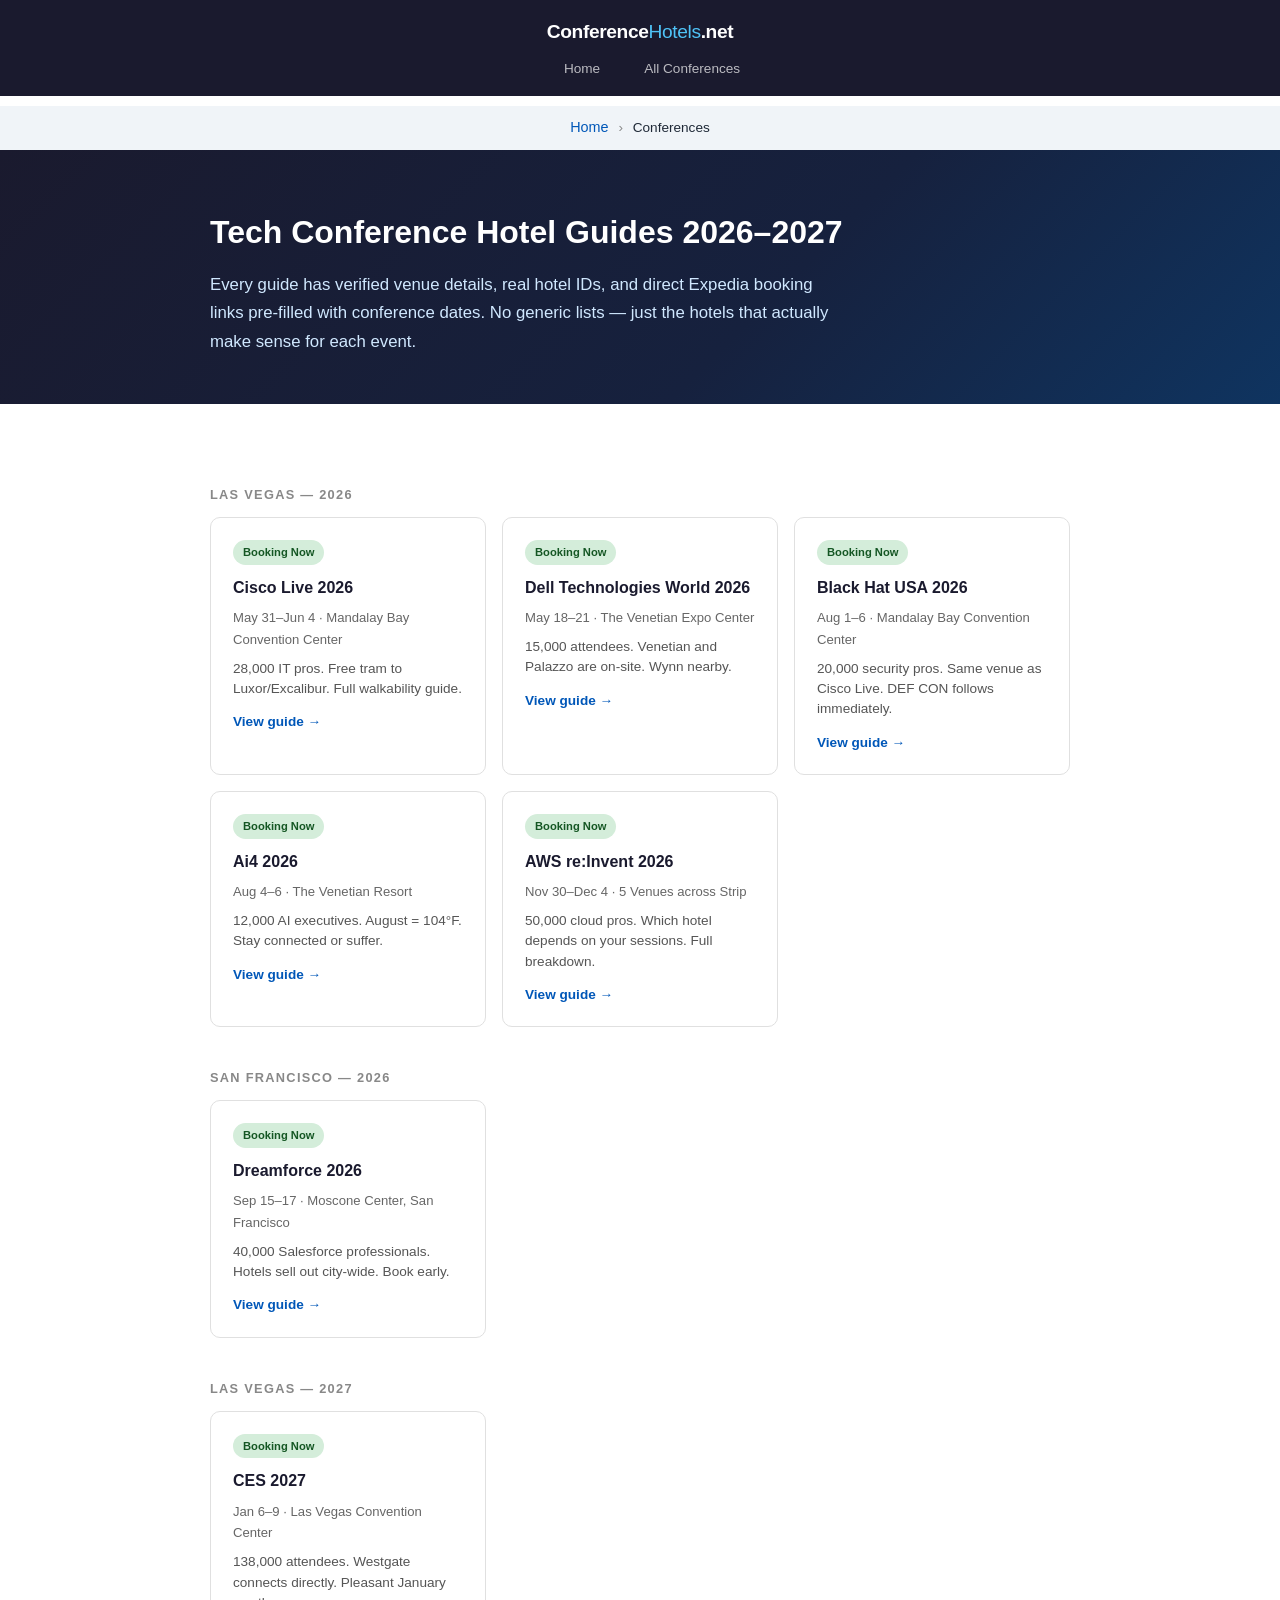
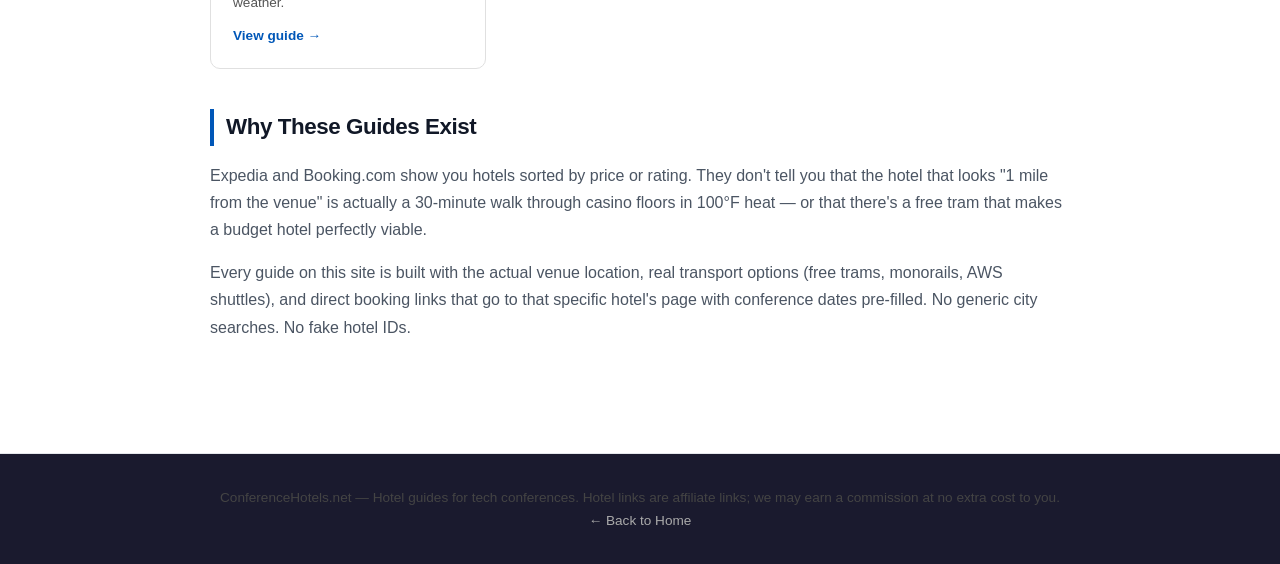
==== conferences/index.html @ 1ea3bcdc "Add files via upload" ====
<!DOCTYPE html>
<html lang="en">
<head>
    <meta charset="UTF-8">
    <meta name="viewport" content="width=device-width, initial-scale=1.0">
    <title>Tech Conference Hotel Guides 2026–2027 — ConferenceHotels.net</title>
    <meta name="description" content="Hotel guides for every major tech conference in 2026 and 2027. Walkability tiers, direct booking links, and transport tips for Cisco Live, Black Hat, CES, Dreamforce, AWS re:Invent, and more.">
    <link rel="canonical" href="https://conferencehotels.net/conferences">
    <meta name="google-site-verification" content="J3U2SEmcypv307ivO7h_2_zQb-S7PcGPleN_Dxt6Fdo" />
    <link rel="stylesheet" href="/styles.css">
    <script type="application/ld+json">
    {"@context":"https://schema.org","@type":"CollectionPage","name":"Tech Conference Hotel Guides 2026–2027","description":"Hotel guides for major tech conferences including Cisco Live, Black Hat, CES, Dreamforce, and AWS re:Invent.","url":"https://conferencehotels.net/conferences"}
    </script>
    <style>
        .breadcrumb{background:#f0f4f8;padding:10px 0;font-size:0.85rem}
        .breadcrumb a{color:#0057b8;text-decoration:none}
        .breadcrumb .sep{color:#888;margin:0 6px}
        .hub-hero{background:linear-gradient(135deg,#1a1a2e 0%,#16213e 60%,#0f3460 100%);color:white;padding:56px 0 48px}
        .hub-hero h1{font-size:2rem;margin-bottom:12px}
        .hub-hero p{color:#d0e8ff;font-size:1.05rem;max-width:640px}
        .content{padding:48px 0}
        .container{max-width:900px;margin:0 auto;padding:0 20px}
        .year-label{font-size:0.8rem;font-weight:700;letter-spacing:0.1em;text-transform:uppercase;color:#888;margin:32px 0 12px}
        .conf-grid{display:grid;grid-template-columns:repeat(auto-fill,minmax(260px,1fr));gap:16px;margin-bottom:40px}
        .conf-tile{display:block;border:1px solid #e0e0e0;border-radius:10px;padding:20px 22px;text-decoration:none;color:inherit;background:white;transition:all .15s}
        .conf-tile:hover{border-color:#0057b8;box-shadow:0 3px 14px rgba(0,87,184,0.12);transform:translateY(-2px)}
        .conf-tile .badge{display:inline-block;font-size:0.7rem;font-weight:700;padding:3px 10px;border-radius:20px;margin-bottom:10px;background:#d4edda;color:#155724}
        .conf-tile .badge.soon{background:#fff3cd;color:#856404}
        .conf-tile h3{font-size:1rem;margin:0 0 6px;color:#1a1a2e}
        .conf-tile .meta{font-size:0.82rem;color:#666;margin-bottom:8px}
        .conf-tile .desc{font-size:0.85rem;color:#555;line-height:1.5;margin:0}
        .conf-tile .arrow{display:block;margin-top:12px;font-size:0.85rem;color:#0057b8;font-weight:600}
        footer{background:#1a1a2e;color:#aaa;text-align:center;padding:32px 20px;font-size:0.85rem}
        footer a{color:#aaa}
        header{background:#1a1a2e;padding:16px 0}
        .logo{color:white;text-decoration:none;font-size:1.2rem;font-weight:700}
        .logo span{color:#4fc3f7}
        nav{display:flex;gap:20px;margin-top:10px}
        nav a{color:#aaa;text-decoration:none;font-size:0.9rem}
        nav a:hover{color:white}
        header .container{display:flex;flex-direction:column}
        h2{font-size:1.4rem;color:#1a1a2e;border-left:4px solid #0057b8;padding-left:12px;margin:40px 0 16px}
        p{line-height:1.7;color:#444}
    </style>
</head>
<body>
    <header>
        <div class="container">
            <a href="/" class="logo">Conference<span>Hotels</span>.net</a>
            <nav><a href="/">Home</a><a href="/conferences">All Conferences</a></nav>
        </div>
    </header>
    <nav class="breadcrumb" aria-label="breadcrumb">
        <div class="container">
            <a href="/">Home</a> <span class="sep">›</span>
            <span>Conferences</span>
        </div>
    </nav>

    <section class="hub-hero">
        <div class="container">
            <h1>Tech Conference Hotel Guides 2026–2027</h1>
            <p>Every guide has verified venue details, real hotel IDs, and direct Expedia booking links pre-filled with conference dates. No generic lists — just the hotels that actually make sense for each event.</p>
        </div>
    </section>

    <div class="content">
        <div class="container">

            <div class="year-label">Las Vegas — 2026</div>
            <div class="conf-grid">

                <a href="/conferences/cisco-live-2026" class="conf-tile">
                    <span class="badge">Booking Now</span>
                    <h3>Cisco Live 2026</h3>
                    <div class="meta">May 31–Jun 4 · Mandalay Bay Convention Center</div>
                    <p class="desc">28,000 IT pros. Free tram to Luxor/Excalibur. Full walkability guide.</p>
                    <span class="arrow">View guide →</span>
                </a>

                <a href="/conferences/dell-technologies-world-2026" class="conf-tile">
                    <span class="badge">Booking Now</span>
                    <h3>Dell Technologies World 2026</h3>
                    <div class="meta">May 18–21 · The Venetian Expo Center</div>
                    <p class="desc">15,000 attendees. Venetian and Palazzo are on-site. Wynn nearby.</p>
                    <span class="arrow">View guide →</span>
                </a>

                <a href="/conferences/black-hat-2026" class="conf-tile">
                    <span class="badge">Booking Now</span>
                    <h3>Black Hat USA 2026</h3>
                    <div class="meta">Aug 1–6 · Mandalay Bay Convention Center</div>
                    <p class="desc">20,000 security pros. Same venue as Cisco Live. DEF CON follows immediately.</p>
                    <span class="arrow">View guide →</span>
                </a>

                <a href="/conferences/ai4-2026" class="conf-tile">
                    <span class="badge">Booking Now</span>
                    <h3>Ai4 2026</h3>
                    <div class="meta">Aug 4–6 · The Venetian Resort</div>
                    <p class="desc">12,000 AI executives. August = 104°F. Stay connected or suffer.</p>
                    <span class="arrow">View guide →</span>
                </a>

                <a href="/conferences/aws-reinvent-2026" class="conf-tile">
                    <span class="badge">Booking Now</span>
                    <h3>AWS re:Invent 2026</h3>
                    <div class="meta">Nov 30–Dec 4 · 5 Venues across Strip</div>
                    <p class="desc">50,000 cloud pros. Which hotel depends on your sessions. Full breakdown.</p>
                    <span class="arrow">View guide →</span>
                </a>

            </div>

            <div class="year-label">San Francisco — 2026</div>
            <div class="conf-grid">

                <a href="/conferences/dreamforce-2026" class="conf-tile">
                    <span class="badge">Booking Now</span>
                    <h3>Dreamforce 2026</h3>
                    <div class="meta">Sep 15–17 · Moscone Center, San Francisco</div>
                    <p class="desc">40,000 Salesforce professionals. Hotels sell out city-wide. Book early.</p>
                    <span class="arrow">View guide →</span>
                </a>

            </div>

            <div class="year-label">Las Vegas — 2027</div>
            <div class="conf-grid">

                <a href="/conferences/ces-2027" class="conf-tile">
                    <span class="badge">Booking Now</span>
                    <h3>CES 2027</h3>
                    <div class="meta">Jan 6–9 · Las Vegas Convention Center</div>
                    <p class="desc">138,000 attendees. Westgate connects directly. Pleasant January weather.</p>
                    <span class="arrow">View guide →</span>
                </a>

            </div>

            <h2>Why These Guides Exist</h2>
            <p>Expedia and Booking.com show you hotels sorted by price or rating. They don't tell you that the hotel that looks "1 mile from the venue" is actually a 30-minute walk through casino floors in 100°F heat — or that there's a free tram that makes a budget hotel perfectly viable.</p>
            <p>Every guide on this site is built with the actual venue location, real transport options (free trams, monorails, AWS shuttles), and direct booking links that go to that specific hotel's page with conference dates pre-filled. No generic city searches. No fake hotel IDs.</p>
        </div>
    </div>

    <footer>
        <div class="container">
            <p>ConferenceHotels.net — Hotel guides for tech conferences. Hotel links are affiliate links; we may earn a commission at no extra cost to you.</p>
            <p><a href="/">← Back to Home</a></p>
        </div>
    </footer>
</body>
</html>
---- styles.css ----
/* Conference Hotels — Clean, professional, trust-forward design */
:root {
  --navy: #1a2332;
  --blue: #2563eb;
  --blue-light: #dbeafe;
  --green: #059669;
  --green-light: #d1fae5;
  --amber: #d97706;
  --amber-light: #fef3c7;
  --red: #dc2626;
  --red-light: #fee2e2;
  --gray-50: #f9fafb;
  --gray-100: #f3f4f6;
  --gray-200: #e5e7eb;
  --gray-400: #9ca3af;
  --gray-600: #4b5563;
  --gray-800: #1f2937;
  --gray-900: #111827;
  --font: -apple-system, BlinkMacSystemFont, 'Segoe UI', Roboto, sans-serif;
  --max-w: 800px;
}

* { margin: 0; padding: 0; box-sizing: border-box; }

body {
  font-family: var(--font);
  color: var(--gray-800);
  line-height: 1.65;
  background: #fff;
}

a { color: var(--blue); text-decoration: none; }
a:hover { text-decoration: underline; }

.container { max-width: var(--max-w); margin: 0 auto; padding: 0 1.25rem; }

/* Header */
header {
  background: var(--navy);
  color: #fff;
  padding: 1rem 0;
}
header .container {
  display: flex;
  justify-content: space-between;
  align-items: center;
}
.logo {
  font-size: 1.1rem;
  font-weight: 700;
  color: #fff;
  text-decoration: none;
  letter-spacing: -0.02em;
}
.logo span { color: var(--blue); font-weight: 400; }
header nav a {
  color: rgba(255,255,255,0.7);
  margin-left: 1.5rem;
  font-size: 0.85rem;
}
header nav a:hover { color: #fff; text-decoration: none; }

/* Hero */
.hero {
  background: linear-gradient(135deg, var(--navy) 0%, #1e3a5f 100%);
  color: #fff;
  padding: 3rem 0;
  text-align: center;
}
.hero h1 {
  font-size: 2rem;
  font-weight: 800;
  margin-bottom: 0.75rem;
  letter-spacing: -0.03em;
  line-height: 1.2;
}
.hero p {
  font-size: 1.05rem;
  opacity: 0.85;
  max-width: 600px;
  margin: 0 auto 1.5rem;
}

/* Conference Page Hero */
.conf-hero {
  background: linear-gradient(135deg, var(--navy) 0%, #1e3a5f 100%);
  color: #fff;
  padding: 2.5rem 0 2rem;
}
.conf-hero h1 {
  font-size: 1.8rem;
  font-weight: 800;
  letter-spacing: -0.02em;
  margin-bottom: 0.5rem;
  line-height: 1.2;
}
.conf-meta {
  display: flex;
  gap: 1.5rem;
  flex-wrap: wrap;
  font-size: 0.9rem;
  opacity: 0.85;
  margin-top: 0.75rem;
}
.conf-meta span::before {
  margin-right: 0.35rem;
}

/* CTA Button */
.cta {
  display: inline-block;
  background: var(--blue);
  color: #fff;
  padding: 0.75rem 1.5rem;
  border-radius: 8px;
  font-weight: 600;
  font-size: 0.95rem;
  text-decoration: none;
  transition: background 0.2s;
}
.cta:hover { background: #1d4ed8; text-decoration: none; }
.cta-outline {
  background: transparent;
  border: 2px solid rgba(255,255,255,0.5);
  color: #fff;
}
.cta-outline:hover { border-color: #fff; background: rgba(255,255,255,0.1); }

/* Content sections */
.content { padding: 2.5rem 0; }
.content h2 {
  font-size: 1.4rem;
  font-weight: 700;
  margin-bottom: 1rem;
  letter-spacing: -0.02em;
  color: var(--gray-900);
}
.content h3 {
  font-size: 1.1rem;
  font-weight: 600;
  margin: 1.5rem 0 0.5rem;
  color: var(--gray-900);
}
.content p { margin-bottom: 1rem; color: var(--gray-600); }

/* Hotel tier cards */
.tier {
  border: 1px solid var(--gray-200);
  border-radius: 12px;
  padding: 1.25rem;
  margin-bottom: 1rem;
}
.tier-header {
  display: flex;
  align-items: center;
  gap: 0.75rem;
  margin-bottom: 0.75rem;
}
.tier-badge {
  display: inline-block;
  padding: 0.25rem 0.75rem;
  border-radius: 20px;
  font-size: 0.75rem;
  font-weight: 700;
  text-transform: uppercase;
  letter-spacing: 0.04em;
}
.tier-connected { border-color: #bbf7d0; background: var(--green-light); }
.tier-connected .tier-badge { background: var(--green); color: #fff; }
.tier-walkable { border-color: var(--blue-light); background: #f0f7ff; }
.tier-walkable .tier-badge { background: var(--blue); color: #fff; }
.tier-monorail { border-color: var(--amber-light); background: #fffbeb; }
.tier-monorail .tier-badge { background: var(--amber); color: #fff; }
.tier-rideshare { border-color: var(--gray-200); }
.tier-rideshare .tier-badge { background: var(--gray-600); color: #fff; }

.tier h3 { margin: 0 0 0.25rem; font-size: 1rem; }
.tier p { font-size: 0.9rem; margin-bottom: 0.75rem; }

/* Hotel list inside tier */
.hotel-list {
  list-style: none;
  padding: 0;
}
.hotel-item {
  display: flex;
  justify-content: space-between;
  align-items: center;
  padding: 0.6rem 0;
  border-top: 1px solid var(--gray-100);
  gap: 0.75rem;
}
.hotel-item:first-child { border-top: none; }
.hotel-name {
  font-weight: 600;
  font-size: 0.9rem;
  color: var(--gray-800);
}
.hotel-detail {
  font-size: 0.8rem;
  color: var(--gray-400);
}
.hotel-link {
  font-size: 0.8rem;
  font-weight: 600;
  white-space: nowrap;
  background: var(--blue);
  color: #fff;
  padding: 0.35rem 0.75rem;
  border-radius: 6px;
}
.hotel-link:hover { background: #1d4ed8; text-decoration: none; }

/* Quick facts box */
.quick-facts {
  background: var(--gray-50);
  border: 1px solid var(--gray-200);
  border-radius: 12px;
  padding: 1.25rem;
  margin: 1.5rem 0;
}
.quick-facts h3 { margin: 0 0 0.75rem; }
.fact-grid {
  display: grid;
  grid-template-columns: 1fr 1fr;
  gap: 0.5rem;
}
.fact {
  font-size: 0.85rem;
  color: var(--gray-600);
}
.fact strong {
  color: var(--gray-800);
}

/* Main CTA block */
.cta-block {
  background: linear-gradient(135deg, var(--blue) 0%, #1d4ed8 100%);
  color: #fff;
  border-radius: 12px;
  padding: 1.5rem;
  text-align: center;
  margin: 2rem 0;
}
.cta-block h3 {
  color: #fff;
  margin: 0 0 0.5rem;
  font-size: 1.15rem;
}
.cta-block p {
  color: rgba(255,255,255,0.85);
  margin-bottom: 1rem;
  font-size: 0.9rem;
}
.cta-block .cta {
  background: #fff;
  color: var(--blue);
  font-size: 1rem;
  padding: 0.85rem 2rem;
}
.cta-block .cta:hover { background: var(--gray-100); }

/* Transport tip */
.transport-tip {
  background: var(--green-light);
  border-left: 4px solid var(--green);
  border-radius: 0 8px 8px 0;
  padding: 1rem 1.25rem;
  margin: 1.5rem 0;
  font-size: 0.9rem;
}
.transport-tip strong { color: var(--green); }

/* Conference cards on homepage */
.conf-card {
  display: block;
  border: 1px solid var(--gray-200);
  border-radius: 12px;
  padding: 1.25rem;
  margin-bottom: 1rem;
  text-decoration: none;
  color: var(--gray-800);
  transition: all 0.2s;
}
.conf-card:hover {
  border-color: var(--blue);
  box-shadow: 0 4px 12px rgba(37,99,235,0.1);
  text-decoration: none;
}
.conf-card h3 { font-size: 1.1rem; margin-bottom: 0.25rem; color: var(--gray-900); }
.conf-card-meta {
  font-size: 0.85rem;
  color: var(--gray-400);
  margin-bottom: 0.5rem;
}
.conf-card p { font-size: 0.9rem; color: var(--gray-600); margin: 0; }
.conf-card .conf-badge {
  display: inline-block;
  padding: 0.2rem 0.5rem;
  background: var(--red-light);
  color: var(--red);
  border-radius: 4px;
  font-size: 0.7rem;
  font-weight: 700;
  text-transform: uppercase;
  margin-bottom: 0.5rem;
}

/* Footer */
footer {
  background: var(--gray-50);
  border-top: 1px solid var(--gray-200);
  padding: 2rem 0;
  margin-top: 3rem;
  font-size: 0.8rem;
  color: var(--gray-400);
  text-align: center;
}
footer a { color: var(--gray-400); }
.disclosure {
  max-width: 600px;
  margin: 0 auto 1rem;
  font-size: 0.75rem;
  line-height: 1.5;
}

/* Mobile */
@media (max-width: 640px) {
  .hero h1, .conf-hero h1 { font-size: 1.4rem; }
  .conf-meta { font-size: 0.8rem; gap: 0.75rem; }
  .fact-grid { grid-template-columns: 1fr; }
  header .container { flex-direction: column; gap: 0.5rem; }
  header nav a { margin-left: 0.75rem; }
  .hotel-item { flex-direction: column; align-items: flex-start; gap: 0.4rem; }
}
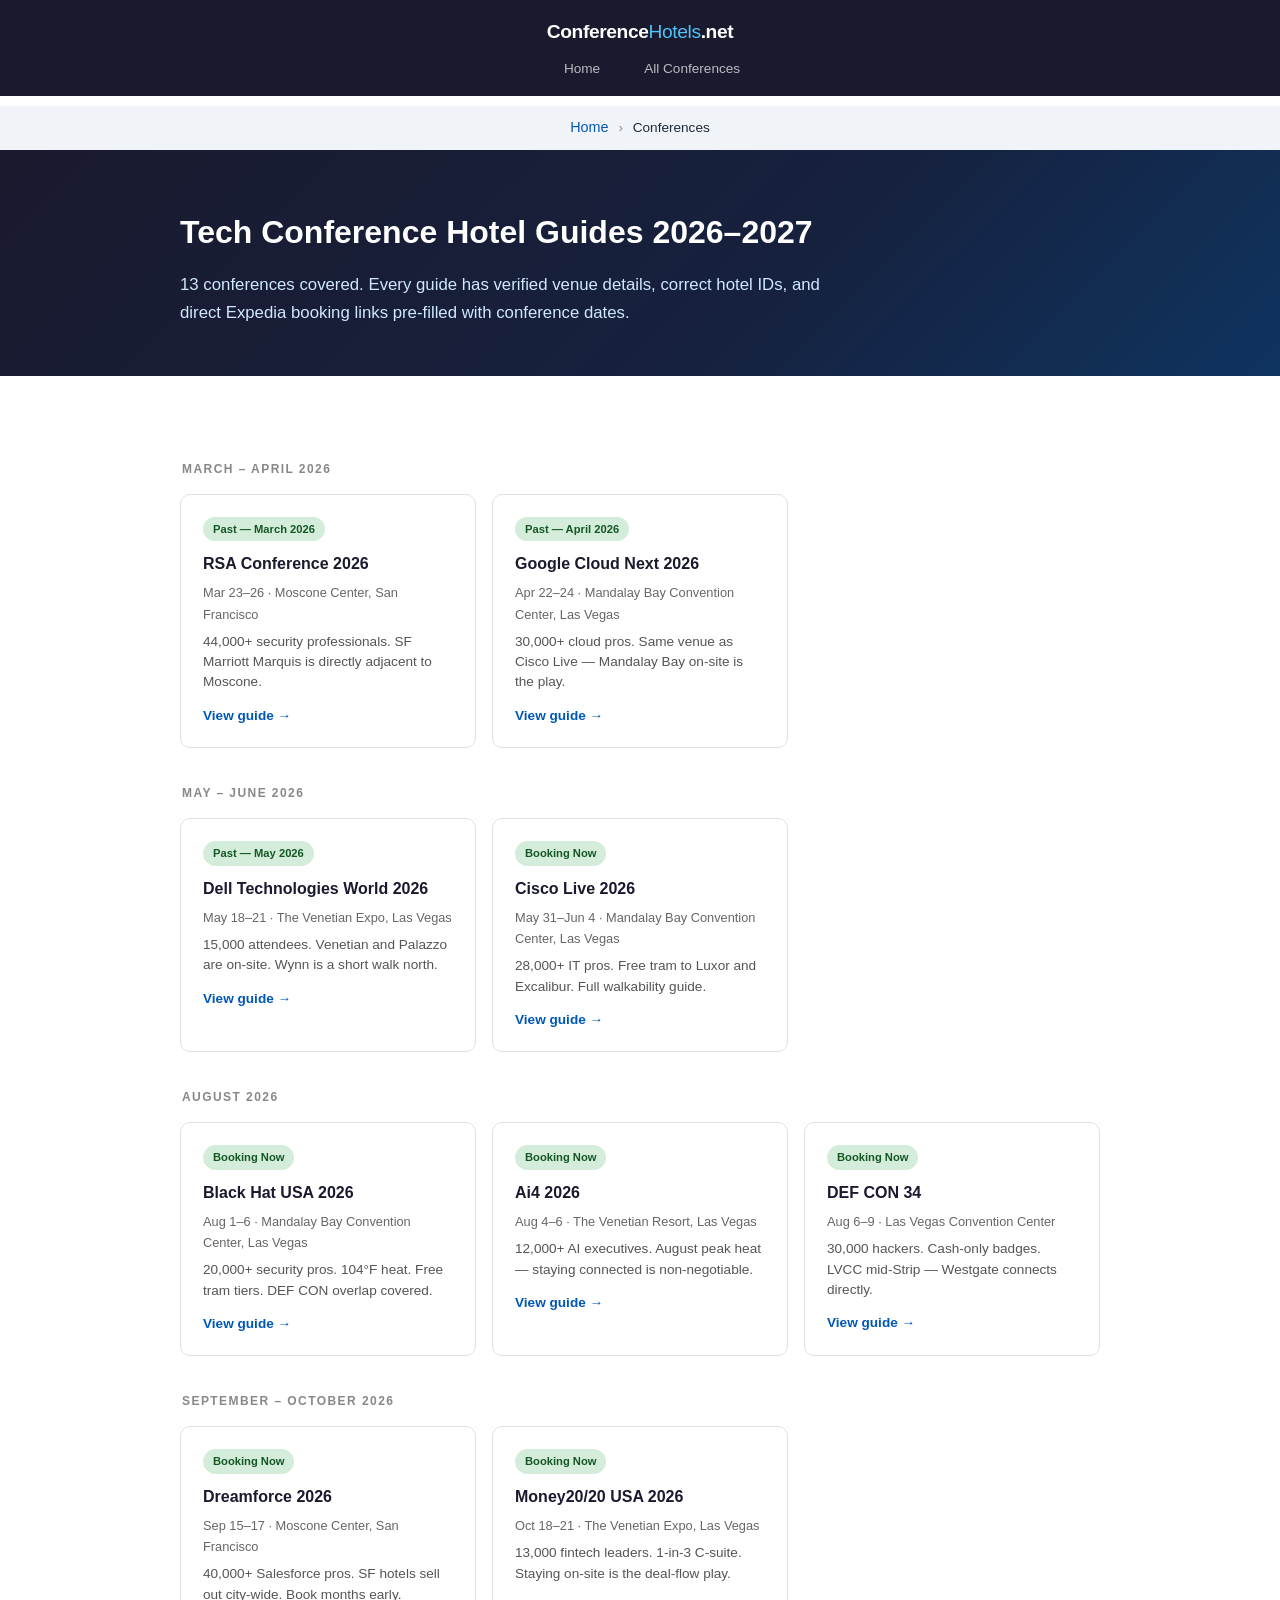
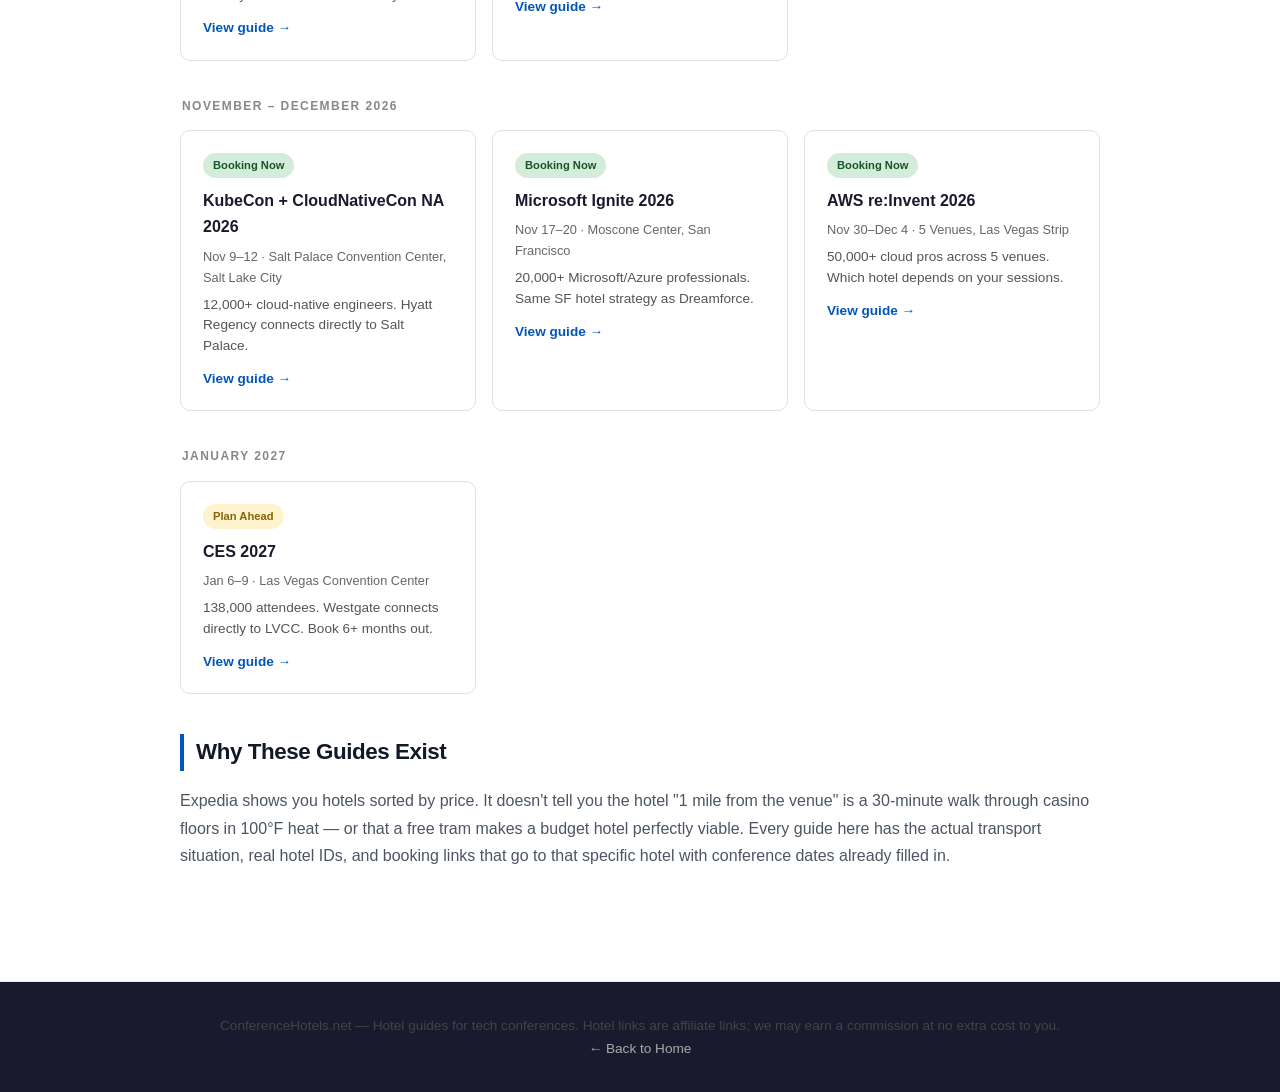
==== commit e5759357: "Add files via upload" ====
--- a/conferences/index.html
+++ b/conferences/index.html
@@ -19,17 +19,20 @@
         .hub-hero h1{font-size:2rem;margin-bottom:12px}
         .hub-hero p{color:#d0e8ff;font-size:1.05rem;max-width:640px}
         .content{padding:48px 0}
-        .container{max-width:900px;margin:0 auto;padding:0 20px}
-        .year-label{font-size:0.8rem;font-weight:700;letter-spacing:0.1em;text-transform:uppercase;color:#888;margin:32px 0 12px}
-        .conf-grid{display:grid;grid-template-columns:repeat(auto-fill,minmax(260px,1fr));gap:16px;margin-bottom:40px}
+        .container{max-width:960px;margin:0 auto;padding:0 20px}
+        .year-label{font-size:0.75rem;font-weight:700;letter-spacing:0.12em;text-transform:uppercase;color:#888;margin:36px 0 14px;padding-left:2px}
+        .conf-grid{display:grid;grid-template-columns:repeat(auto-fill,minmax(280px,1fr));gap:16px;margin-bottom:8px}
         .conf-tile{display:block;border:1px solid #e0e0e0;border-radius:10px;padding:20px 22px;text-decoration:none;color:inherit;background:white;transition:all .15s}
         .conf-tile:hover{border-color:#0057b8;box-shadow:0 3px 14px rgba(0,87,184,0.12);transform:translateY(-2px)}
-        .conf-tile .badge{display:inline-block;font-size:0.7rem;font-weight:700;padding:3px 10px;border-radius:20px;margin-bottom:10px;background:#d4edda;color:#155724}
-        .conf-tile .badge.soon{background:#fff3cd;color:#856404}
-        .conf-tile h3{font-size:1rem;margin:0 0 6px;color:#1a1a2e}
-        .conf-tile .meta{font-size:0.82rem;color:#666;margin-bottom:8px}
+        .conf-tile .badge{display:inline-block;font-size:0.7rem;font-weight:700;padding:3px 10px;border-radius:20px;margin-bottom:10px}
+        .badge-live{background:#d4edda;color:#155724}
+        .badge-plan{background:#fff3cd;color:#856404}
+        .conf-tile h3{font-size:1rem;margin:0 0 5px;color:#1a1a2e}
+        .conf-tile .meta{font-size:0.8rem;color:#666;margin-bottom:7px}
         .conf-tile .desc{font-size:0.85rem;color:#555;line-height:1.5;margin:0}
         .conf-tile .arrow{display:block;margin-top:12px;font-size:0.85rem;color:#0057b8;font-weight:600}
+        h2{font-size:1.3rem;color:#1a1a2e;border-left:4px solid #0057b8;padding-left:12px;margin:40px 0 14px}
+        p{line-height:1.7;color:#444}
         footer{background:#1a1a2e;color:#aaa;text-align:center;padding:32px 20px;font-size:0.85rem}
         footer a{color:#aaa}
         header{background:#1a1a2e;padding:16px 0}
@@ -39,9 +42,25 @@
         nav a{color:#aaa;text-decoration:none;font-size:0.9rem}
         nav a:hover{color:white}
         header .container{display:flex;flex-direction:column}
-        h2{font-size:1.4rem;color:#1a1a2e;border-left:4px solid #0057b8;padding-left:12px;margin:40px 0 16px}
-        p{line-height:1.7;color:#444}
     </style>
+    <script type="application/ld+json">
+    {"@context":"https://schema.org","@type":"ItemList","name":"Tech Conference Hotel Guides 2026–2027",
+    "itemListElement":[
+        {"@type":"ListItem","position":1,"name":"RSA Conference 2026 Hotels","url":"https://conferencehotels.net/conferences/rsa-conference-2026"},
+        {"@type":"ListItem","position":2,"name":"Google Cloud Next 2026 Hotels","url":"https://conferencehotels.net/conferences/google-cloud-next-2026"},
+        {"@type":"ListItem","position":3,"name":"Dell Technologies World 2026 Hotels","url":"https://conferencehotels.net/conferences/dell-technologies-world-2026"},
+        {"@type":"ListItem","position":4,"name":"Cisco Live 2026 Hotels","url":"https://conferencehotels.net/conferences/cisco-live-2026"},
+        {"@type":"ListItem","position":5,"name":"Black Hat USA 2026 Hotels","url":"https://conferencehotels.net/conferences/black-hat-2026"},
+        {"@type":"ListItem","position":6,"name":"Ai4 2026 Hotels","url":"https://conferencehotels.net/conferences/ai4-2026"},
+        {"@type":"ListItem","position":7,"name":"DEF CON 34 Hotels","url":"https://conferencehotels.net/conferences/defcon-2026"},
+        {"@type":"ListItem","position":8,"name":"Dreamforce 2026 Hotels","url":"https://conferencehotels.net/conferences/dreamforce-2026"},
+        {"@type":"ListItem","position":9,"name":"Money20/20 USA 2026 Hotels","url":"https://conferencehotels.net/conferences/money20-20-2026"},
+        {"@type":"ListItem","position":10,"name":"KubeCon 2026 Hotels","url":"https://conferencehotels.net/conferences/kubecon-2026"},
+        {"@type":"ListItem","position":11,"name":"Microsoft Ignite 2026 Hotels","url":"https://conferencehotels.net/conferences/microsoft-ignite-2026"},
+        {"@type":"ListItem","position":12,"name":"AWS re:Invent 2026 Hotels","url":"https://conferencehotels.net/conferences/aws-reinvent-2026"},
+        {"@type":"ListItem","position":13,"name":"CES 2027 Hotels","url":"https://conferencehotels.net/conferences/ces-2027"}
+    ]}
+    </script>
 </head>
 <body>
     <header>
@@ -50,97 +69,140 @@
             <nav><a href="/">Home</a><a href="/conferences">All Conferences</a></nav>
         </div>
     </header>
-    <nav class="breadcrumb" aria-label="breadcrumb">
-        <div class="container">
-            <a href="/">Home</a> <span class="sep">›</span>
-            <span>Conferences</span>
+    <nav class="breadcrumb">
+        <div class="container">
+            <a href="/">Home</a> <span class="sep">›</span> <span>Conferences</span>
         </div>
     </nav>
 
     <section class="hub-hero">
         <div class="container">
             <h1>Tech Conference Hotel Guides 2026–2027</h1>
-            <p>Every guide has verified venue details, real hotel IDs, and direct Expedia booking links pre-filled with conference dates. No generic lists — just the hotels that actually make sense for each event.</p>
+            <p>13 conferences covered. Every guide has verified venue details, correct hotel IDs, and direct Expedia booking links pre-filled with conference dates.</p>
         </div>
     </section>
 
     <div class="content">
         <div class="container">
 
-            <div class="year-label">Las Vegas — 2026</div>
-            <div class="conf-grid">
-
+            <div class="year-label">March – April 2026</div>
+            <div class="conf-grid">
+                <a href="/conferences/rsa-conference-2026" class="conf-tile">
+                    <span class="badge badge-live">Past — March 2026</span>
+                    <h3>RSA Conference 2026</h3>
+                    <div class="meta">Mar 23–26 · Moscone Center, San Francisco</div>
+                    <p class="desc">44,000+ security professionals. SF Marriott Marquis is directly adjacent to Moscone.</p>
+                    <span class="arrow">View guide →</span>
+                </a>
+                <a href="/conferences/google-cloud-next-2026" class="conf-tile">
+                    <span class="badge badge-live">Past — April 2026</span>
+                    <h3 style="border-color:#ff6600">Google Cloud Next 2026</h3>
+                    <div class="meta">Apr 22–24 · Mandalay Bay Convention Center, Las Vegas</div>
+                    <p class="desc">30,000+ cloud pros. Same venue as Cisco Live — Mandalay Bay on-site is the play.</p>
+                    <span class="arrow">View guide →</span>
+                </a>
+            </div>
+
+            <div class="year-label">May – June 2026</div>
+            <div class="conf-grid">
+                <a href="/conferences/dell-technologies-world-2026" class="conf-tile">
+                    <span class="badge badge-live">Past — May 2026</span>
+                    <h3>Dell Technologies World 2026</h3>
+                    <div class="meta">May 18–21 · The Venetian Expo, Las Vegas</div>
+                    <p class="desc">15,000 attendees. Venetian and Palazzo are on-site. Wynn is a short walk north.</p>
+                    <span class="arrow">View guide →</span>
+                </a>
                 <a href="/conferences/cisco-live-2026" class="conf-tile">
-                    <span class="badge">Booking Now</span>
+                    <span class="badge badge-live">Booking Now</span>
                     <h3>Cisco Live 2026</h3>
-                    <div class="meta">May 31–Jun 4 · Mandalay Bay Convention Center</div>
-                    <p class="desc">28,000 IT pros. Free tram to Luxor/Excalibur. Full walkability guide.</p>
-                    <span class="arrow">View guide →</span>
-                </a>
-
-                <a href="/conferences/dell-technologies-world-2026" class="conf-tile">
-                    <span class="badge">Booking Now</span>
-                    <h3>Dell Technologies World 2026</h3>
-                    <div class="meta">May 18–21 · The Venetian Expo Center</div>
-                    <p class="desc">15,000 attendees. Venetian and Palazzo are on-site. Wynn nearby.</p>
-                    <span class="arrow">View guide →</span>
-                </a>
-
+                    <div class="meta">May 31–Jun 4 · Mandalay Bay Convention Center, Las Vegas</div>
+                    <p class="desc">28,000+ IT pros. Free tram to Luxor and Excalibur. Full walkability guide.</p>
+                    <span class="arrow">View guide →</span>
+                </a>
+            </div>
+
+            <div class="year-label">August 2026</div>
+            <div class="conf-grid">
                 <a href="/conferences/black-hat-2026" class="conf-tile">
-                    <span class="badge">Booking Now</span>
+                    <span class="badge badge-live">Booking Now</span>
                     <h3>Black Hat USA 2026</h3>
-                    <div class="meta">Aug 1–6 · Mandalay Bay Convention Center</div>
-                    <p class="desc">20,000 security pros. Same venue as Cisco Live. DEF CON follows immediately.</p>
-                    <span class="arrow">View guide →</span>
-                </a>
-
+                    <div class="meta">Aug 1–6 · Mandalay Bay Convention Center, Las Vegas</div>
+                    <p class="desc">20,000+ security pros. 104°F heat. Free tram tiers. DEF CON overlap covered.</p>
+                    <span class="arrow">View guide →</span>
+                </a>
                 <a href="/conferences/ai4-2026" class="conf-tile">
-                    <span class="badge">Booking Now</span>
+                    <span class="badge badge-live">Booking Now</span>
                     <h3>Ai4 2026</h3>
-                    <div class="meta">Aug 4–6 · The Venetian Resort</div>
-                    <p class="desc">12,000 AI executives. August = 104°F. Stay connected or suffer.</p>
-                    <span class="arrow">View guide →</span>
-                </a>
-
-                <a href="/conferences/aws-reinvent-2026" class="conf-tile">
-                    <span class="badge">Booking Now</span>
-                    <h3>AWS re:Invent 2026</h3>
-                    <div class="meta">Nov 30–Dec 4 · 5 Venues across Strip</div>
-                    <p class="desc">50,000 cloud pros. Which hotel depends on your sessions. Full breakdown.</p>
-                    <span class="arrow">View guide →</span>
-                </a>
-
-            </div>
-
-            <div class="year-label">San Francisco — 2026</div>
-            <div class="conf-grid">
-
+                    <div class="meta">Aug 4–6 · The Venetian Resort, Las Vegas</div>
+                    <p class="desc">12,000+ AI executives. August peak heat — staying connected is non-negotiable.</p>
+                    <span class="arrow">View guide →</span>
+                </a>
+                <a href="/conferences/defcon-2026" class="conf-tile">
+                    <span class="badge badge-live">Booking Now</span>
+                    <h3>DEF CON 34</h3>
+                    <div class="meta">Aug 6–9 · Las Vegas Convention Center</div>
+                    <p class="desc">30,000 hackers. Cash-only badges. LVCC mid-Strip — Westgate connects directly.</p>
+                    <span class="arrow">View guide →</span>
+                </a>
+            </div>
+
+            <div class="year-label">September – October 2026</div>
+            <div class="conf-grid">
                 <a href="/conferences/dreamforce-2026" class="conf-tile">
-                    <span class="badge">Booking Now</span>
+                    <span class="badge badge-live">Booking Now</span>
                     <h3>Dreamforce 2026</h3>
                     <div class="meta">Sep 15–17 · Moscone Center, San Francisco</div>
-                    <p class="desc">40,000 Salesforce professionals. Hotels sell out city-wide. Book early.</p>
-                    <span class="arrow">View guide →</span>
-                </a>
-
-            </div>
-
-            <div class="year-label">Las Vegas — 2027</div>
-            <div class="conf-grid">
-
+                    <p class="desc">40,000+ Salesforce pros. SF hotels sell out city-wide. Book months early.</p>
+                    <span class="arrow">View guide →</span>
+                </a>
+                <a href="/conferences/money20-20-2026" class="conf-tile">
+                    <span class="badge badge-live">Booking Now</span>
+                    <h3>Money20/20 USA 2026</h3>
+                    <div class="meta">Oct 18–21 · The Venetian Expo, Las Vegas</div>
+                    <p class="desc">13,000 fintech leaders. 1-in-3 C-suite. Staying on-site is the deal-flow play.</p>
+                    <span class="arrow">View guide →</span>
+                </a>
+            </div>
+
+            <div class="year-label">November – December 2026</div>
+            <div class="conf-grid">
+                <a href="/conferences/kubecon-2026" class="conf-tile">
+                    <span class="badge badge-live">Booking Now</span>
+                    <h3>KubeCon + CloudNativeCon NA 2026</h3>
+                    <div class="meta">Nov 9–12 · Salt Palace Convention Center, Salt Lake City</div>
+                    <p class="desc">12,000+ cloud-native engineers. Hyatt Regency connects directly to Salt Palace.</p>
+                    <span class="arrow">View guide →</span>
+                </a>
+                <a href="/conferences/microsoft-ignite-2026" class="conf-tile">
+                    <span class="badge badge-live">Booking Now</span>
+                    <h3>Microsoft Ignite 2026</h3>
+                    <div class="meta">Nov 17–20 · Moscone Center, San Francisco</div>
+                    <p class="desc">20,000+ Microsoft/Azure professionals. Same SF hotel strategy as Dreamforce.</p>
+                    <span class="arrow">View guide →</span>
+                </a>
+                <a href="/conferences/aws-reinvent-2026" class="conf-tile">
+                    <span class="badge badge-live">Booking Now</span>
+                    <h3>AWS re:Invent 2026</h3>
+                    <div class="meta">Nov 30–Dec 4 · 5 Venues, Las Vegas Strip</div>
+                    <p class="desc">50,000+ cloud pros across 5 venues. Which hotel depends on your sessions.</p>
+                    <span class="arrow">View guide →</span>
+                </a>
+            </div>
+
+            <div class="year-label">January 2027</div>
+            <div class="conf-grid">
                 <a href="/conferences/ces-2027" class="conf-tile">
-                    <span class="badge">Booking Now</span>
+                    <span class="badge badge-plan">Plan Ahead</span>
                     <h3>CES 2027</h3>
                     <div class="meta">Jan 6–9 · Las Vegas Convention Center</div>
-                    <p class="desc">138,000 attendees. Westgate connects directly. Pleasant January weather.</p>
-                    <span class="arrow">View guide →</span>
-                </a>
-
+                    <p class="desc">138,000 attendees. Westgate connects directly to LVCC. Book 6+ months out.</p>
+                    <span class="arrow">View guide →</span>
+                </a>
             </div>
 
             <h2>Why These Guides Exist</h2>
-            <p>Expedia and Booking.com show you hotels sorted by price or rating. They don't tell you that the hotel that looks "1 mile from the venue" is actually a 30-minute walk through casino floors in 100°F heat — or that there's a free tram that makes a budget hotel perfectly viable.</p>
-            <p>Every guide on this site is built with the actual venue location, real transport options (free trams, monorails, AWS shuttles), and direct booking links that go to that specific hotel's page with conference dates pre-filled. No generic city searches. No fake hotel IDs.</p>
+            <p>Expedia shows you hotels sorted by price. It doesn't tell you the hotel "1 mile from the venue" is a 30-minute walk through casino floors in 100°F heat — or that a free tram makes a budget hotel perfectly viable. Every guide here has the actual transport situation, real hotel IDs, and booking links that go to that specific hotel with conference dates already filled in.</p>
+
         </div>
     </div>
 
